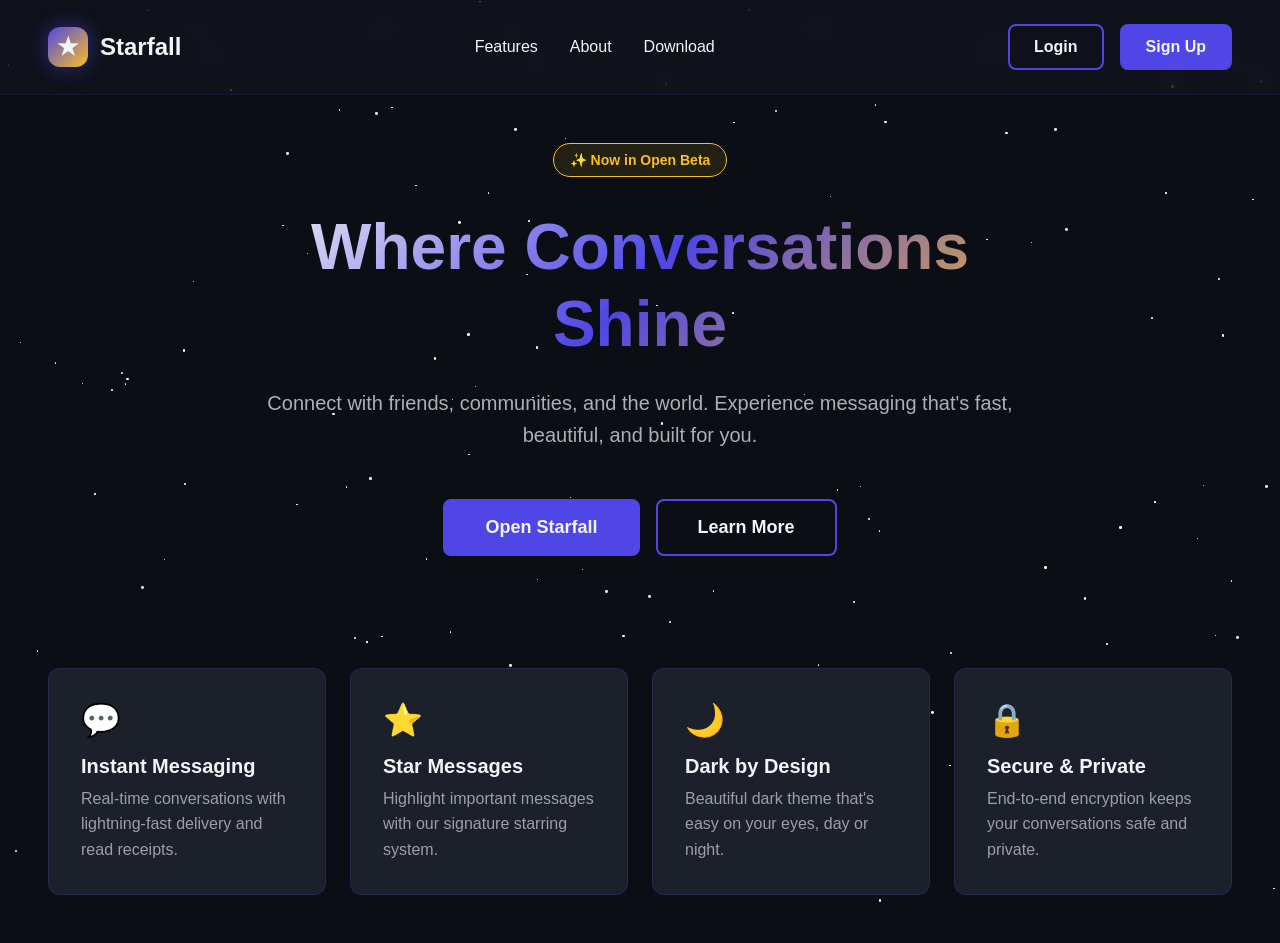
==== frontend/index.html @ 8f1306f3 "Added the main page HTML,css andJS" ====
<!DOCTYPE html>
<html lang="en">
<head>
    <meta charset="UTF-8">
    <meta name="viewport" content="width=device-width, initial-scale=1.0">
    <title>Starfall</title>
    <link rel="stylesheet" href="style.css">
</head>
<body>
        <div class="starfield" id="starfield"></div>
 
    <div class="container">
        <nav>
            <div class="logo">
                <div class="logo-icon"></div>
                <span>Starfall</span>
            </div>
            <ul class="nav-links">
                <li><a href="#features">Features</a></li>
                <li><a href="#about">About</a></li>
                <li><a href="#download">Download</a></li>
            </ul>
            <div class="nav-buttons">
                <a href="#login" class="btn btn-outline">Login</a>
                <a href="#signup" class="btn btn-primary">Sign Up</a>
            </div>
        </nav>
 
        <section class="hero">
            <div class="hero-content">
                <div class="hero-badge">✨ Now in Open Beta</div>
                <h1>Where Conversations Shine</h1>
                <p class="hero-subtitle">
                    Connect with friends, communities, and the world. Experience messaging that's fast, beautiful, and built for you.
                </p>
                <div class="hero-buttons">
                    <a href="#download" class="btn btn-primary btn-large">Open Starfall</a>
                    <a href="#learn-more" class="btn btn-outline btn-large">Learn More</a>
                </div>
            </div>
        </section>
 
        <section class="features">
            <div class="feature-card">
                <div class="feature-icon">💬</div>
                <h3>Instant Messaging</h3>
                <p>Real-time conversations with lightning-fast delivery and read receipts.</p>
            </div>
            <div class="feature-card">
                <div class="feature-icon">⭐</div>
                <h3>Star Messages</h3>
                <p>Highlight important messages with our signature starring system.</p>
            </div>
            <div class="feature-card">
                <div class="feature-icon">🌙</div>
                <h3>Dark by Design</h3>
                <p>Beautiful dark theme that's easy on your eyes, day or night.</p>
            </div>
            <div class="feature-card">
                <div class="feature-icon">🔒</div>
                <h3>Secure & Private</h3>
                <p>End-to-end encryption keeps your conversations safe and private.</p>
            </div>
        </section>
    </div>
  <script src="script.js"></script>
</body>
</html>
---- frontend/style.css ----
* {
            margin: 0;
            padding: 0;
            box-sizing: border-box;
        }
 
        :root {
            --void-black: #0B0E14;
            --starlight-grey: #1C202B;
            --comet-blue: #4F46E5;
            --nova-gold: #FBBF24;
            --cloud-white: #F3F4F6;
        }
 
        body {
            font-family: -apple-system, BlinkMacSystemFont, 'Segoe UI', 'Roboto', 'Oxygen', 'Ubuntu', 'Cantarell', sans-serif;
            background: var(--void-black);
            color: var(--cloud-white);
            overflow-x: hidden;
        }
 
        /* Animated starfield background */
        .starfield {
            position: fixed;
            top: 0;
            left: 0;
            width: 100%;
            height: 100%;
            pointer-events: none;
            z-index: 0;
        }
 
        .star {
            position: absolute;
            background: white;
            border-radius: 50%;
            animation: twinkle 3s infinite ease-in-out;
        }
 
        @keyframes twinkle {
            0%, 100% { opacity: 0.3; transform: scale(1); }
            50% { opacity: 1; transform: scale(1.2); }
        }
 
        @keyframes shootingStar {
            0% {
                transform: translate(0, 0) rotate(-45deg);
                opacity: 1;
            }
            100% {
                transform: translate(-300px, 300px) rotate(-45deg);
                opacity: 0;
            }
        }
 
        .shooting-star {
            position: absolute;
            width: 2px;
            height: 2px;
            background: linear-gradient(45deg, var(--nova-gold), transparent);
            box-shadow: 0 0 10px var(--nova-gold);
            animation: shootingStar 2s linear;
        }
 
        /* Main container */
        .container {
            position: relative;
            z-index: 1;
            min-height: 100vh;
            display: flex;
            flex-direction: column;
        }
 
        /* Navigation */
        nav {
            padding: 1.5rem 3rem;
            display: flex;
            justify-content: space-between;
            align-items: center;
            background: rgba(28, 32, 43, 0.3);
            backdrop-filter: blur(10px);
            border-bottom: 1px solid rgba(79, 70, 229, 0.1);
        }
 
        .logo {
            display: flex;
            align-items: center;
            gap: 0.75rem;
            font-size: 1.5rem;
            font-weight: 700;
            color: var(--cloud-white);
        }
 
        .logo-icon {
            width: 40px;
            height: 40px;
            background: linear-gradient(135deg, var(--comet-blue), var(--nova-gold));
            border-radius: 12px;
            display: flex;
            align-items: center;
            justify-content: center;
            position: relative;
            box-shadow: 0 0 20px rgba(79, 70, 229, 0.5);
        }
 
        .logo-icon::before {
            content: "★";
            font-size: 1.5rem;
            color: var(--cloud-white);
            animation: pulse 2s infinite;
        }
 
        @keyframes pulse {
            0%, 100% { transform: scale(1); }
            50% { transform: scale(1.1); }
        }
 
        .nav-links {
            display: flex;
            gap: 2rem;
            list-style: none;
        }
 
        .nav-links a {
            color: var(--cloud-white);
            text-decoration: none;
            font-weight: 500;
            transition: color 0.3s;
            position: relative;
        }
 
        .nav-links a::after {
            content: '';
            position: absolute;
            bottom: -5px;
            left: 0;
            width: 0;
            height: 2px;
            background: var(--comet-blue);
            transition: width 0.3s;
        }
 
        .nav-links a:hover {
            color: var(--comet-blue);
        }
 
        .nav-links a:hover::after {
            width: 100%;
        }
 
        .nav-buttons {
            display: flex;
            gap: 1rem;
        }
 
        .btn {
            padding: 0.75rem 1.5rem;
            border-radius: 8px;
            font-weight: 600;
            text-decoration: none;
            transition: all 0.3s;
            cursor: pointer;
            border: none;
            font-size: 1rem;
        }
 
        .btn-outline {
            background: transparent;
            color: var(--cloud-white);
            border: 2px solid var(--comet-blue);
        }
 
        .btn-outline:hover {
            background: var(--comet-blue);
            transform: translateY(-2px);
            box-shadow: 0 5px 20px rgba(79, 70, 229, 0.4);
        }
 
        .btn-primary {
            background: var(--comet-blue);
            color: var(--cloud-white);
            border: 2px solid var(--comet-blue);
        }
 
        .btn-primary:hover {
            background: #6366F1;
            border-color: #6366F1;
            transform: translateY(-2px);
            box-shadow: 0 5px 20px rgba(79, 70, 229, 0.4);
        }
 
        /* Hero section */
        .hero {
            flex: 1;
            display: flex;
            align-items: center;
            justify-content: center;
            padding: 3rem;
            text-align: center;
        }
 
        .hero-content {
            max-width: 800px;
        }
 
        .hero-badge {
            display: inline-block;
            padding: 0.5rem 1rem;
            background: rgba(251, 191, 36, 0.1);
            border: 1px solid var(--nova-gold);
            border-radius: 20px;
            color: var(--nova-gold);
            font-size: 0.875rem;
            font-weight: 600;
            margin-bottom: 2rem;
        }
 
        h1 {
            font-size: 4rem;
            font-weight: 800;
            margin-bottom: 1.5rem;
            background: linear-gradient(135deg, var(--cloud-white), var(--comet-blue), var(--nova-gold));
            -webkit-background-clip: text;
            -webkit-text-fill-color: transparent;
            background-clip: text;
            line-height: 1.2;
        }
 
        .hero-subtitle {
            font-size: 1.25rem;
            color: rgba(243, 244, 246, 0.7);
            margin-bottom: 3rem;
            line-height: 1.6;
        }
 
        .hero-buttons {
            display: flex;
            gap: 1rem;
            justify-content: center;
            flex-wrap: wrap;
        }
 
        .btn-large {
            padding: 1rem 2.5rem;
            font-size: 1.125rem;
        }
 
        /* Feature preview cards */
        .features {
            display: grid;
            grid-template-columns: repeat(auto-fit, minmax(250px, 1fr));
            gap: 1.5rem;
            margin-top: 4rem;
            padding: 0 3rem 3rem;
        }
 
        .feature-card {
            background: var(--starlight-grey);
            border: 1px solid rgba(79, 70, 229, 0.2);
            border-radius: 12px;
            padding: 2rem;
            transition: all 0.3s;
            position: relative;
            overflow: hidden;
        }
 
        .feature-card::before {
            content: '';
            position: absolute;
            top: 0;
            left: 0;
            width: 100%;
            height: 4px;
            background: linear-gradient(90deg, var(--comet-blue), var(--nova-gold));
            transform: scaleX(0);
            transition: transform 0.3s;
        }
 
        .feature-card:hover {
            transform: translateY(-5px);
            border-color: var(--comet-blue);
            box-shadow: 0 10px 30px rgba(79, 70, 229, 0.3);
        }
 
        .feature-card:hover::before {
            transform: scaleX(1);
        }
 
        .feature-icon {
            font-size: 2rem;
            margin-bottom: 1rem;
        }
 
        .feature-card h3 {
            font-size: 1.25rem;
            margin-bottom: 0.5rem;
            color: var(--cloud-white);
        }
 
        .feature-card p {
            color: rgba(243, 244, 246, 0.6);
            line-height: 1.6;
        }
 
        /* Responsive */
        @media (max-width: 768px) {
            nav {
                padding: 1rem 1.5rem;
                flex-direction: column;
                gap: 1rem;
            }
 
            .nav-links {
                gap: 1rem;
            }
 
            h1 {
                font-size: 2.5rem;
            }
 
            .hero-subtitle {
                font-size: 1rem;
            }
 
            .features {
                padding: 0 1.5rem 2rem;
                grid-template-columns: 1fr;
            }
        }
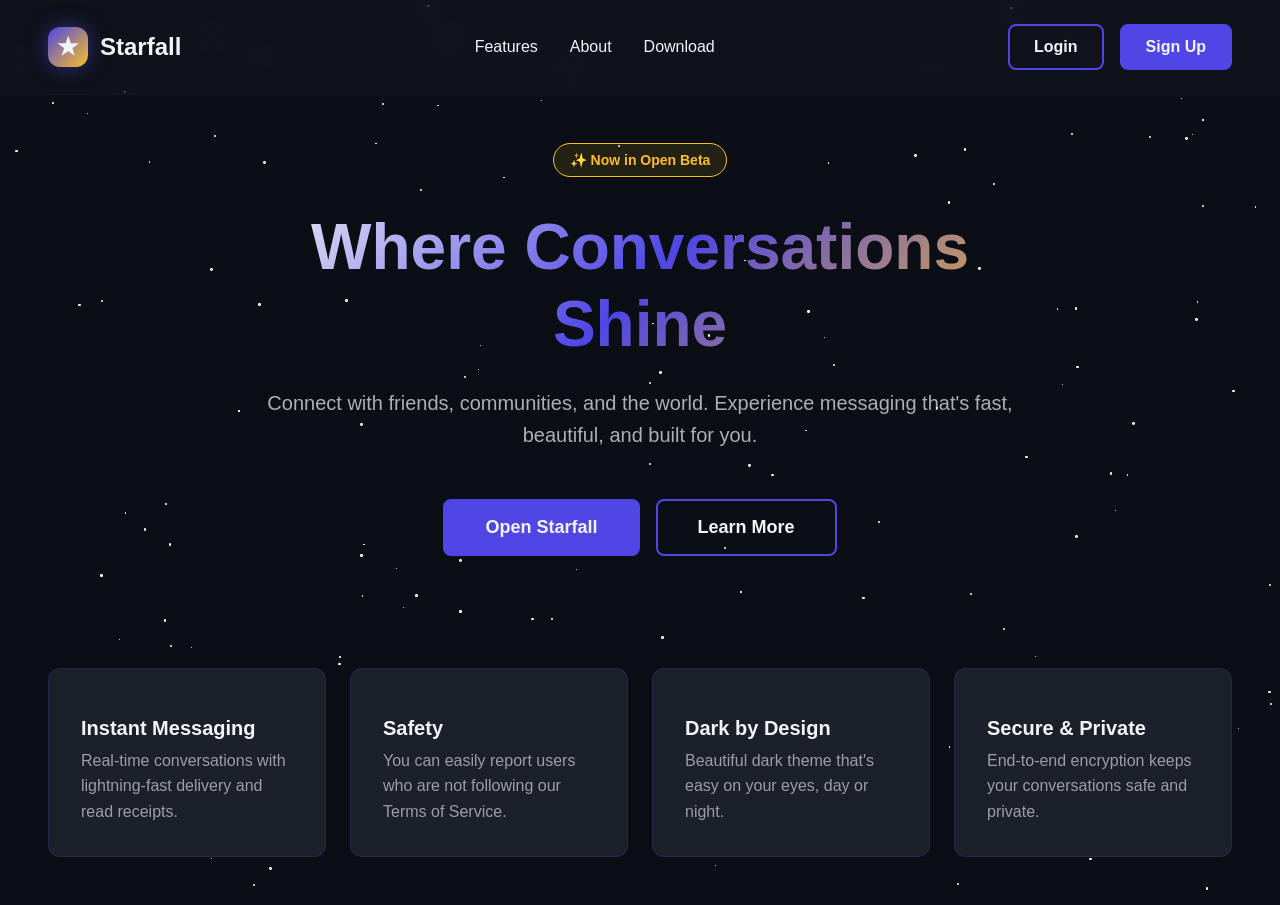
==== commit 1c6d53a9: "Added the main page HTML,css andJS" ====
--- a/frontend/index.html
+++ b/frontend/index.html
@@ -42,22 +42,22 @@
  
         <section class="features">
             <div class="feature-card">
-                <div class="feature-icon">💬</div>
+                <div class="feature-icon"></div>
                 <h3>Instant Messaging</h3>
                 <p>Real-time conversations with lightning-fast delivery and read receipts.</p>
             </div>
             <div class="feature-card">
-                <div class="feature-icon">⭐</div>
-                <h3>Star Messages</h3>
-                <p>Highlight important messages with our signature starring system.</p>
+                <div class="feature-icon"></div>
+                <h3>Safety</h3>
+                <p>You can easily report users who are not following our Terms of Service.</p>
             </div>
             <div class="feature-card">
-                <div class="feature-icon">🌙</div>
+                <div class="feature-icon"></div>
                 <h3>Dark by Design</h3>
                 <p>Beautiful dark theme that's easy on your eyes, day or night.</p>
             </div>
             <div class="feature-card">
-                <div class="feature-icon">🔒</div>
+                <div class="feature-icon"></div>
                 <h3>Secure & Private</h3>
                 <p>End-to-end encryption keeps your conversations safe and private.</p>
             </div>
